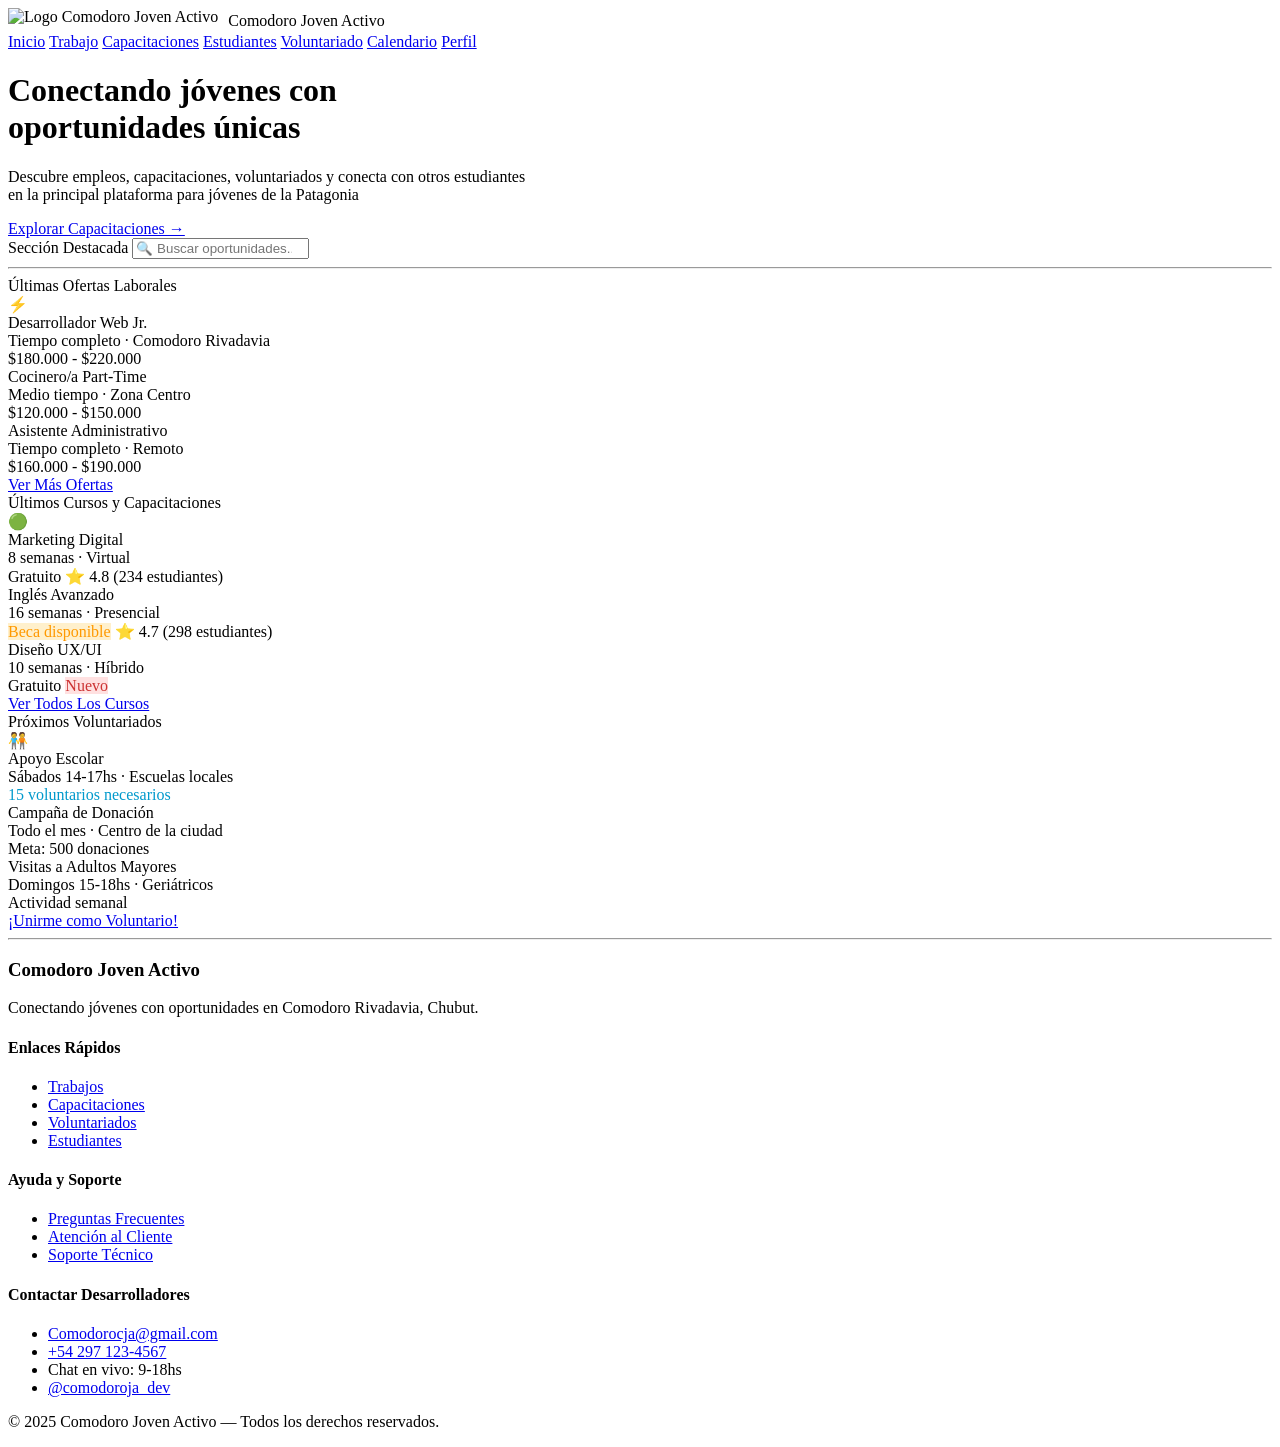
==== Index.html @ d48c9d47 "Create Index.html" ====
<!DOCTYPE html>
<html lang="es">
<head>
    <meta charset="UTF-8">
    <meta name="viewport" content="width=device-width, initial-scale=1.0">
    <title>Comodoro Joven Activo</title>

    <link rel="stylesheet" href="inicio.css">
    <style>
        /* CSS simple para el logo, puedes integrarlo en inicio.css */
        .navbar-logo {
            display: flex;
            align-items: center;
            gap: 10px; /* Espacio entre el logo y el texto */
        }
        .navbar-logo img {
            height: 25px; /* Ajusta la altura del logo al texto */
            width: auto;
        }
    </style>
</head>
<body>

    <div class="navbar">
        <div class="navbar-logo">
            <img src="logo.jpg" alt="Logo Comodoro Joven Activo"> 
            <span>Comodoro Joven Activo</span>
        </div>
        
        <div class="navbar-icons">
            <a href="index.html">Inicio</a>
            <a href="trabajo.index">Trabajo</a>
            <a href="capacitaciones.index">Capacitaciones</a>
            <a href="estudiantes.index">Estudiantes</a>
            <a href="voluntariado.index">Voluntariado</a>
            <a href="calendario.index">Calendario</a>
            <a href="perfil.index">Perfil</a>
        </div>
    </div>

    <div class="hero">
        <h1>Conectando jóvenes con <br><span>oportunidades únicas</span></h1>
        <p>Descubre empleos, capacitaciones, voluntariados y conecta con otros estudiantes <br>
        en la principal plataforma para jóvenes de la Patagonia</p>

        <div class="hero-boxes">
            <div class="hero-box"></div>
            <div class="hero-box"></div>
            <div class="hero-box"></div>
        </div>
        <a href="capacitaciones.index" class="btn-explorar">Explorar Capacitaciones →</a>
    </div>

    <div class="container">
        <div class="section-header">
            Sección Destacada
            <input type="search" class="search-box" placeholder="🔍 Buscar oportunidades...">
        </div>
        <hr>

        <div class="cards-container">

            <div class="card">
                <div class="card-header jobs">
                    <div class="card-icon"></div>
                    <div class="card-title">Últimas Ofertas Laborales</div>
                    <span class="icon-small">⚡</span>
                </div>
                <div class="card-content">
                    <div class="opportunity">
                        <div class="job-title">Desarrollador Web Jr.</div>
                        <div class="job-details">Tiempo completo · Comodoro Rivadavia</div>
                        <div class="job-details price-range"> $180.000 - $220.000</div>
                    </div>
                    <div class="opportunity">
                        <div class="job-title">Cocinero/a Part-Time</div>
                        <div class="job-details">Medio tiempo · Zona Centro</div>
                        <div class="job-details price-range"> $120.000 - $150.000</div>
                    </div>
                    <div class="opportunity">
                        <div class="job-title">Asistente Administrativo</div>
                        <div class="job-details">Tiempo completo · Remoto</div>
                        <div class="job-details price-range"> $160.000 - $190.000</div>
                    </div>
                </div>
                <div class="card-footer">
                    <a href="trabajo.index" class="btn-footer btn-ofertas">Ver Más Ofertas</a>
                </div>
            </div>

            <div class="card">
                <div class="card-header courses">
                    <div class="card-icon"></div>
                    <div class="card-title">Últimos Cursos y Capacitaciones</div>
                    <span class="icon-small">🟢</span>
                </div>
                <div class="card-content">
                    <div class="opportunity">
                        <div class="course-title">Marketing Digital</div>
                        <div class="course-details">8 semanas · Virtual</div>
                        <div class="course-details"><span class="badge">Gratuito</span> ⭐ 4.8 (234 estudiantes)</div>
                    </div>
                    <div class="opportunity">
                        <div class="course-title">Inglés Avanzado</div>
                        <div class="course-details">16 semanas · Presencial</div>
                        <div class="course-details"><span class="badge" style="background-color: #fff0cc; color: #ff9900;">Beca disponible</span> ⭐ 4.7 (298 estudiantes)</div>
                    </div>
                    <div class="opportunity">
                        <div class="course-title">Diseño UX/UI</div>
                        <div class="course-details">10 semanas · Híbrido</div>
                        <div class="course-details"><span class="badge">Gratuito</span> <span class="badge" style="background-color: #ffe0e0; color: #cc3333;">Nuevo</span></div>
                    </div>
                </div>
                <div class="card-footer">
                    <a href="capacitaciones.index" class="btn-footer btn-cursos">Ver Todos Los Cursos</a>
                </div>
            </div>
        
            <div class="card">
                <div class="card-header volunteers">
                    <div class="card-icon"></div>
                    <div class="card-title">Próximos Voluntariados</div>
                    <span class="icon-small">🧑‍🤝‍🧑</span>
                </div>
                <div class="card-content">
                    <div class="opportunity">
                        <div class="volunteer-title">Apoyo Escolar</div>
                        <div class="volunteer-details">Sábados 14-17hs · Escuelas locales</div>
                        <div class="volunteer-details"><span style="color: #0099cc;">15 voluntarios necesarios</span></div>
                    </div>
                    <div class="opportunity">
                        <div class="volunteer-title">Campaña de Donación</div>
                        <div class="volunteer-details">Todo el mes · Centro de la ciudad</div>
                        <div class="volunteer-details"> Meta: 500 donaciones</div>
                    </div>
                    <div class="opportunity">
                        <div class="volunteer-title">Visitas a Adultos Mayores</div>
                        <div class="volunteer-details">Domingos 15-18hs · Geriátricos</div>
                        <div class="volunteer-details"> Actividad semanal</div>
                    </div>
                </div>
                <div class="card-footer">
                    <a href="voluntariado.index" class="btn-footer btn-voluntario">¡Unirme como Voluntario!</a>
                </div>
            </div>

        </div> 
        <hr>
    </div>

    <footer class="footer">
        <div class="footer-content">
            <div class="footer-box">
                <h3>Comodoro Joven Activo</h3>
                <p>Conectando jóvenes con oportunidades en Comodoro Rivadavia, Chubut.</p>
                <div class="footer-social">
                    <a href="#"></a>
                    <a href="#"></a>
                </div>
            </div>
            <div class="footer-box">
                <h4>Enlaces Rápidos</h4>
                <ul>
                    <li><a href="trabajo.index">Trabajos</a></li>
                    <li><a href="capacitaciones.index">Capacitaciones</a></li>
                    <li><a href="voluntariado.index">Voluntariados</a></li>
                    <li><a href="estudiantes.index">Estudiantes</a></li>
                </ul>
            </div>
            <div class="footer-box"> 
                <h4>Ayuda y Soporte</h4>
                <ul>
                    <li><a href="#">Preguntas Frecuentes</a></li>
                    <li><a href="#">Atención al Cliente</a></li>
                    <li><a href="#">Soporte Técnico</a></li>
                </ul>
            </div>
            <div class="footer-box">
                <h4>Contactar Desarrolladores</h4>
                <ul>
                    <li><a href="mailto:dev@comodoroja.com">Comodorocja@gmail.com</a></li>
                    <li><a href="tel:+542972134567">+54 297 123-4567</a></li>
                    <li>Chat en vivo: 9-18hs</li>
                    <li><a href="#">@comodoroja_dev</a></li>
                </ul>
            </div>
        </div>
        <div class="footer-bottom">
            <p>© 2025 Comodoro Joven Activo — Todos los derechos reservados.</p>
        </div>
    </footer>

</body>
</html>
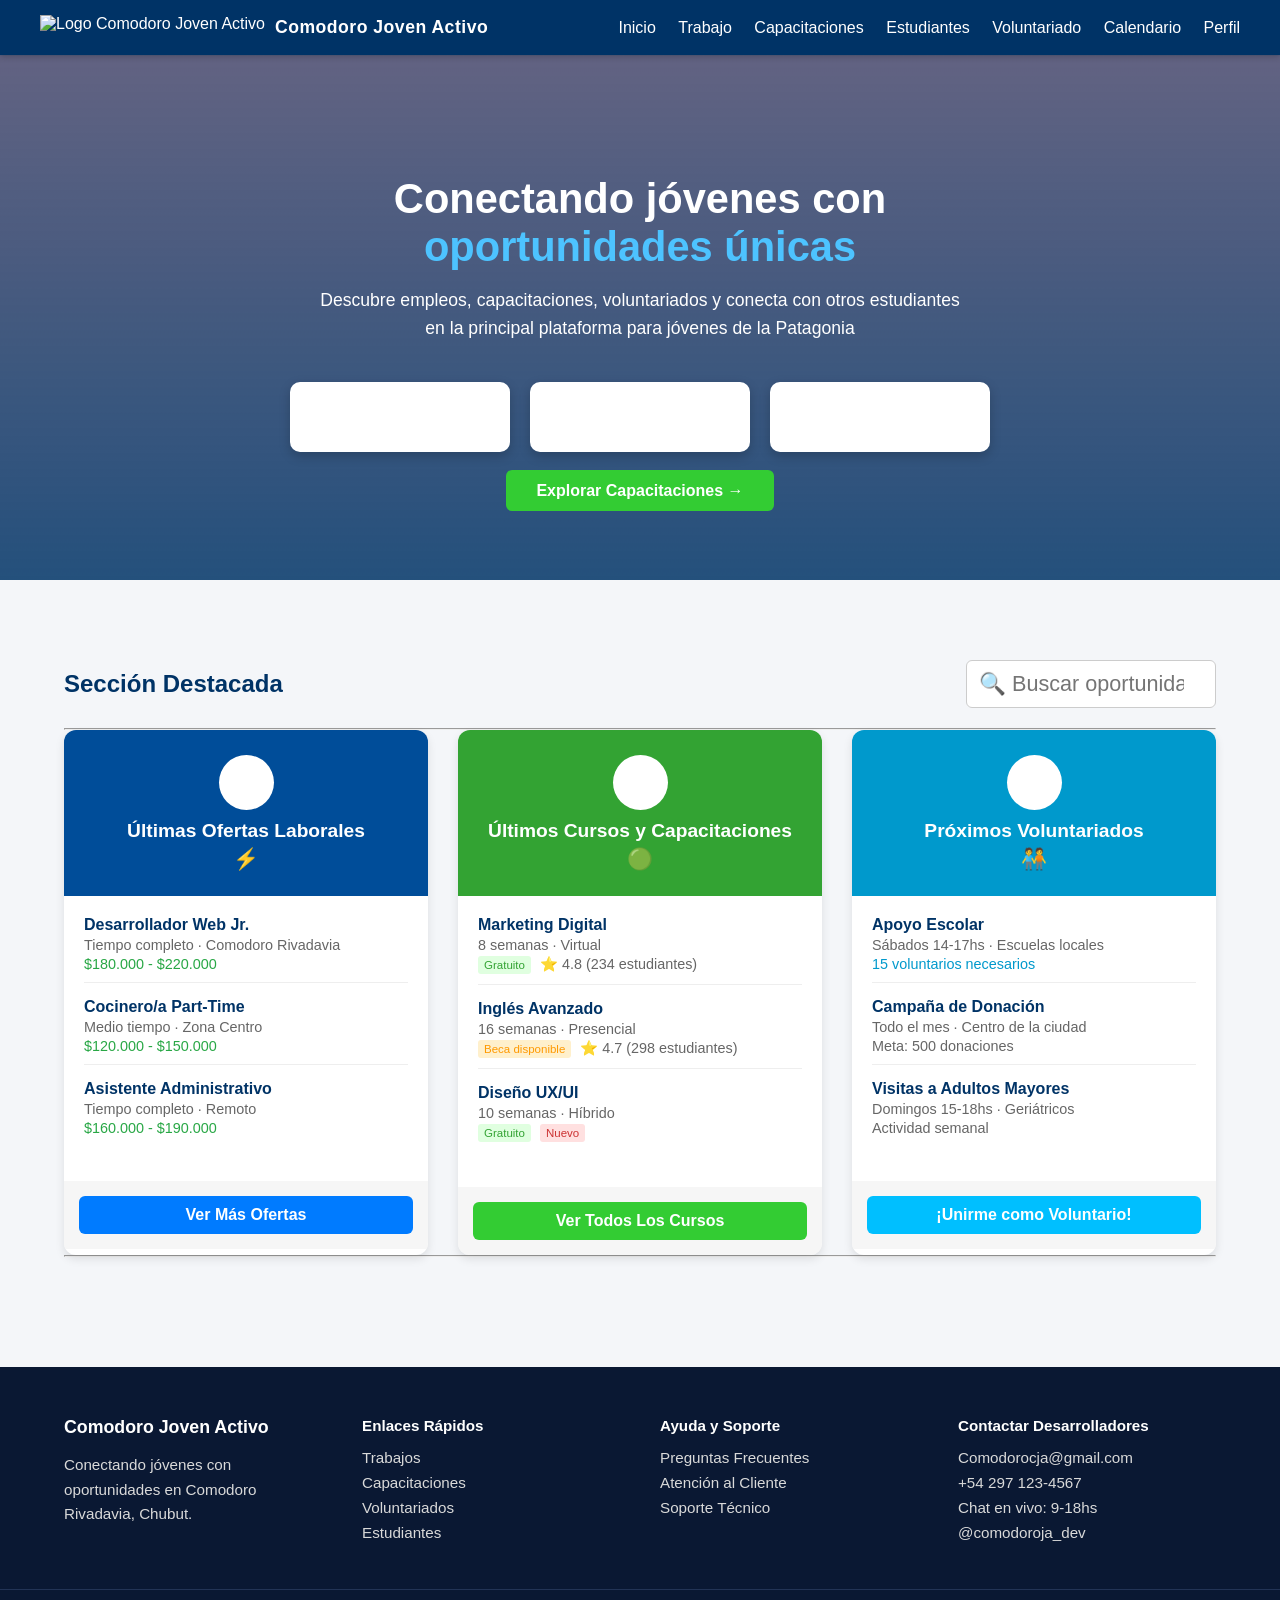
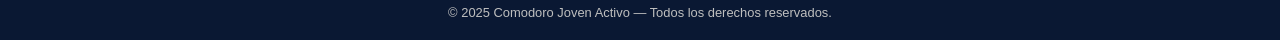
==== commit 36c4cb23: "Update Index.html" ====
--- a/Index.html
+++ b/Index.html
@@ -29,12 +29,12 @@
         
         <div class="navbar-icons">
             <a href="index.html">Inicio</a>
-            <a href="trabajo.index">Trabajo</a>
-            <a href="capacitaciones.index">Capacitaciones</a>
-            <a href="estudiantes.index">Estudiantes</a>
-            <a href="voluntariado.index">Voluntariado</a>
-            <a href="calendario.index">Calendario</a>
-            <a href="perfil.index">Perfil</a>
+            <a href="trabajo.html">Trabajo</a>
+            <a href="capacitaciones.html">Capacitaciones</a>
+            <a href="estudiantes.html">Estudiantes</a>
+            <a href="voluntariado.html">Voluntariado</a>
+            <a href="calendario.html">Calendario</a>
+            <a href="perfil.html">Perfil</a>
         </div>
     </div>
 
@@ -84,7 +84,7 @@
                     </div>
                 </div>
                 <div class="card-footer">
-                    <a href="trabajo.index" class="btn-footer btn-ofertas">Ver Más Ofertas</a>
+                    <a href="trabajo.html" class="btn-footer btn-ofertas">Ver Más Ofertas</a>
                 </div>
             </div>
 
@@ -112,7 +112,7 @@
                     </div>
                 </div>
                 <div class="card-footer">
-                    <a href="capacitaciones.index" class="btn-footer btn-cursos">Ver Todos Los Cursos</a>
+                    <a href="capacitaciones.html" class="btn-footer btn-cursos">Ver Todos Los Cursos</a>
                 </div>
             </div>
         
@@ -140,7 +140,7 @@
                     </div>
                 </div>
                 <div class="card-footer">
-                    <a href="voluntariado.index" class="btn-footer btn-voluntario">¡Unirme como Voluntario!</a>
+                    <a href="voluntariado.html" class="btn-footer btn-voluntario">¡Unirme como Voluntario!</a>
                 </div>
             </div>
 
@@ -161,10 +161,10 @@
             <div class="footer-box">
                 <h4>Enlaces Rápidos</h4>
                 <ul>
-                    <li><a href="trabajo.index">Trabajos</a></li>
-                    <li><a href="capacitaciones.index">Capacitaciones</a></li>
-                    <li><a href="voluntariado.index">Voluntariados</a></li>
-                    <li><a href="estudiantes.index">Estudiantes</a></li>
+                    <li><a href="trabajo.html">Trabajos</a></li>
+                    <li><a href="capacitaciones.html">Capacitaciones</a></li>
+                    <li><a href="voluntariado.html">Voluntariados</a></li>
+                    <li><a href="estudiantes.html">Estudiantes</a></li>
                 </ul>
             </div>
             <div class="footer-box"> 
--- a/inicio.css
+++ b/inicio.css
@@ -0,0 +1,388 @@
+* {
+    margin: 0;
+    padding: 0;
+    box-sizing: border-box;
+}
+
+body {
+    font-family: 'Segoe UI', Arial, sans-serif;
+    background-color: #f4f6f9;
+    color: #333;
+}
+
+.navbar {
+    background-color: #003366;
+    color: white;
+    padding: 15px 40px;
+    display: flex;
+    justify-content: space-between;
+    align-items: center;
+    box-shadow: 0 2px 6px rgba(0,0,0,0.2);
+    position: sticky;
+    top: 0;
+    z-index: 100;
+}
+
+/* --- ESTILOS AGREGADOS/MODIFICADOS PARA EL LOGO Y LA NAVEGACIÓN --- */
+
+.navbar-logo {
+    /* Ajuste para el logo y el texto */
+    display: flex;
+    align-items: center;
+    gap: 10px; 
+}
+
+.navbar-logo img {
+    height: 25px; 
+    width: auto;
+}
+
+.navbar-logo span {
+    font-size: 1.1em;
+    font-weight: bold;
+    letter-spacing: 0.5px;
+    color: white; /* Asegura que el texto del logo sea blanco */
+}
+
+/* Estilos para los enlaces (<a>) de la barra de navegación */
+.navbar-icons a {
+    /* ELIMINA el subrayado */
+    text-decoration: none; 
+    /* COLOR BLANCO para el texto */
+    color: white; 
+    margin-left: 18px;
+    cursor: pointer;
+    transition: color 0.3s;
+}
+
+.navbar-icons a:hover {
+    color: #4dc3ff;
+}
+/* --- FIN DE ESTILOS AGREGADOS/MODIFICADOS --- */
+
+.hero {
+    background-image: 
+        linear-gradient(rgba(0, 0, 50, 0.6), rgba(0, 51, 102, 0.85)),
+        url('../img/silueta-comodoro.jpg');
+    background-size: cover;
+    background-position: center;
+    color: white;
+    text-align: center;
+    padding: 120px 20px 80px;
+}
+
+.hero h1 {
+    font-size: 2.6em;
+    font-weight: bold;
+    margin-bottom: 15px;
+}
+
+.hero h1 span {
+    color: #4dc3ff;
+}
+
+.hero p {
+    font-size: 1.1em;
+    margin-bottom: 40px;
+    line-height: 1.6;
+}
+
+.hero-boxes {
+    display: flex;
+    justify-content: center;
+    gap: 20px;
+    margin-bottom: 30px;
+    flex-wrap: wrap;
+}
+
+.hero-box {
+    background-color: white;
+    width: 220px;
+    height: 70px;
+    border-radius: 10px;
+    box-shadow: 0 4px 12px rgba(0,0,0,0.2);
+}
+
+.btn-explorar {
+    background-color: #33cc33;
+    color: white;
+    padding: 12px 30px;
+    border-radius: 6px;
+    font-weight: bold;
+    text-decoration: none;
+    transition: background 0.3s;
+}
+
+.btn-explorar:hover {
+    background-color: #2ca32c;
+}
+
+.container {
+    width: 90%;
+    max-width: 1200px;
+    margin: 0 auto;
+    padding: 50px 0;
+}
+
+.section-header {
+    display: flex;
+    justify-content: space-between;
+    align-items: center;
+    margin: 30px 0 20px;
+    font-size: 1.5em;
+    font-weight: bold;
+    color: #003366;
+}
+
+.search-box {
+    padding: 10px 12px;
+    border: 1px solid #ccc;
+    border-radius: 6px;
+    font-size: 0.9em;
+    width: 250px;
+    transition: all 0.3s;
+}
+
+.search-box:focus {
+    outline: none;
+    border-color: #0099cc;
+    box-shadow: 0 0 4px rgba(0,153,204,0.5);
+}
+
+.cards-container {
+    display: grid;
+    grid-template-columns: repeat(auto-fit, minmax(320px, 1fr));
+    gap: 30px;
+}
+
+
+.card {
+    background-color: white;
+    border-radius: 12px;
+    box-shadow: 0 4px 10px rgba(0,0,0,0.1);
+    overflow: hidden;
+    transition: transform 0.2s, box-shadow 0.3s;
+}
+
+.card:hover {
+    transform: translateY(-4px);
+    box-shadow: 0 6px 16px rgba(0,0,0,0.15);
+}
+
+.card-header {
+    text-align: center;
+    color: white;
+    padding: 25px;
+    display: flex;
+    flex-direction: column;
+    align-items: center;
+    justify-content: center;
+}
+
+.card-header.jobs { background-color: #004d99; }
+.card-header.courses { background-color: #33a333; }
+.card-header.volunteers { background-color: #0099cc; }
+
+.card-icon {
+    background-color: white;
+    border-radius: 50%;
+    width: 55px;
+    height: 55px;
+    margin-bottom: 10px;
+}
+
+.card-title {
+    font-size: 1.2em;
+    font-weight: bold;
+}
+
+.icon-small {
+    margin-top: 5px;
+    font-size: 1.3em;
+}
+
+
+.card-content {
+    padding: 20px;
+}
+
+.opportunity {
+    margin-bottom: 15px;
+    border-bottom: 1px solid #eee;
+    padding-bottom: 10px;
+}
+
+.opportunity:last-child {
+    border-bottom: none;
+}
+
+.job-title,
+.course-title,
+.volunteer-title {
+    font-weight: bold;
+    color: #003366;
+}
+
+.job-details,
+.course-details,
+.volunteer-details {
+    font-size: 0.9em;
+    color: #666;
+    margin-top: 3px;
+}
+
+.price-range {
+    color: #28a745;
+    font-weight: 500;
+}
+
+.badge {
+    display: inline-block;
+    background-color: #e0ffe0;
+    color: #33a333;
+    padding: 3px 6px;
+    border-radius: 3px;
+    font-size: 0.8em;
+    margin-right: 5px;
+}
+
+.card-footer {
+    padding: 15px;
+    text-align: center;
+    background-color: rgba(245,245,245,0.9);
+}
+
+.btn-footer {
+    padding: 10px;
+    border: none;
+    border-radius: 6px;
+    font-weight: bold;
+    cursor: pointer;
+    width: 100%;
+    transition: background 0.3s;
+    /* Asegura que los botones de tarjeta (ahora <a>) no se subrayen */
+    text-decoration: none; 
+    display: block; /* Para que ocupe el 100% del ancho */
+}
+
+.btn-ofertas { background-color: #007bff; color: white; }
+.btn-ofertas:hover { background-color: #0066cc; }
+
+.btn-cursos { background-color: #33cc33; color: white; }
+.btn-cursos:hover { background-color: #2aa82a; }
+
+.btn-voluntario { background-color: #00bfff; color: white; }
+.btn-voluntario:hover { background-color: #0099cc; }
+
+@media (max-width: 768px) {
+    .hero h1 {
+        font-size: 2em;
+    }
+    .hero-boxes {
+        flex-direction: column;
+    }
+    .navbar-icons a {
+        margin-left: 10px;
+        font-size: 0.9em;
+    }
+    .barra.busqueda {
+        width: 180px;
+    }
+}
+
+/* FOOTER */
+.footer {
+    background-color: #0a1833;
+    color: #d9d9d9;
+    padding: 50px 0 20px;
+    margin-top: 60px;
+    font-size: 0.95em;
+}
+
+.footer-content {
+    width: 90%;
+    max-width: 1200px;
+    margin: auto;
+
+    display: flex;
+    justify-content: space-between;
+    align-items: flex-start;
+    flex-wrap: wrap;
+    gap: 40px;
+}
+
+.footer-box {
+    flex: 1 1 220px;
+    min-width: 220px;
+}
+
+.footer-box h3,
+.footer-box h4 {
+    color: white;
+    margin-bottom: 15px;
+}
+
+.footer-box p {
+    line-height: 1.6;
+    margin-bottom: 15px;
+}
+
+.footer-box ul {
+    list-style: none;
+    padding: 0;
+}
+
+.footer-box ul li {
+    margin-bottom: 8px;
+}
+
+.footer-box ul li a {
+    text-decoration: none;
+    color: #d9d9d9;
+    transition: color 0.3s;
+}
+
+.footer-box ul li a:hover {
+    color: #4dc3ff;
+}
+
+.footer-social {
+    display: flex;
+    align-items: center;
+    gap: 10px;
+}
+
+.footer-social a img {
+    width: 28px;
+    height: 28px;
+    transition: transform 0.3s;
+}
+
+.footer-social a img:hover {
+    transform: scale(1.1);
+} 
+
+.footer-bottom {
+    text-align: center;
+    border-top: 1px solid #223355;
+    margin-top: 40px;
+    padding-top: 15px;
+    font-size: 0.85em;
+    color: #bfbfbf;
+}
+
+/* Orden del flex */
+@media (max-width: 768px) {
+    .footer-content {
+        flex-direction: column;
+        text-align: center;
+    }
+
+    .footer-box {
+        min-width: 100%;
+    }
+
+    .footer-social {
+        justify-content: center;
+    }
+}
